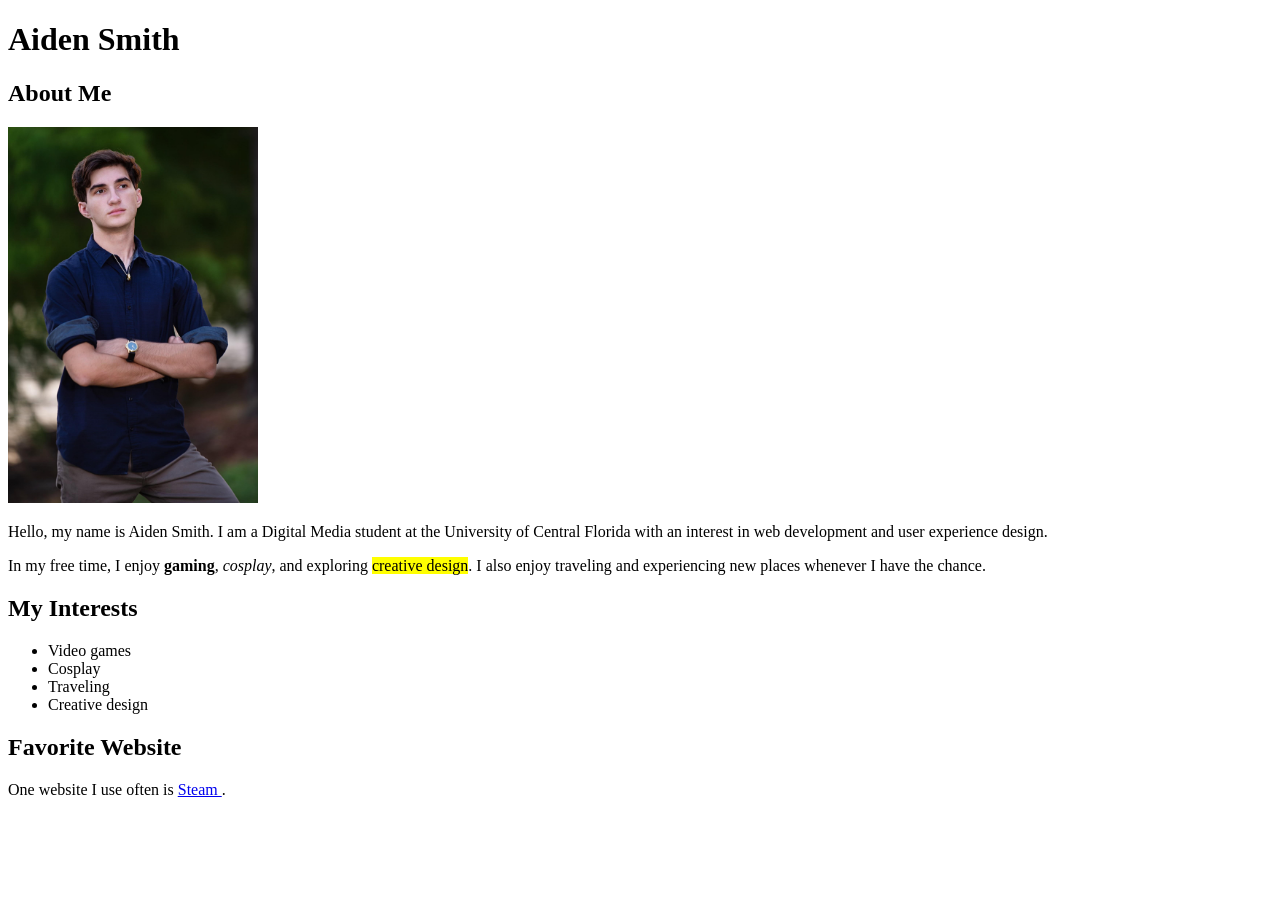
==== DIG Summer/index.html @ 1de5ba02 "Add files via upload" ====
<!DOCTYPE html>
<html lang="en">

<head>
    <title>Aiden Smith Bio Page</title>
</head>

<body>

    <h1>Aiden Smith</h1>

    <h2>About Me</h2>

    <img src="profile.jpg" alt="Profile image placeholder" width="250">

    <p>
        Hello, my name is Aiden Smith. I am a Digital Media student at the University of Central Florida with an interest in web development and user experience design.
    </p>

    <p>
        In my free time, I enjoy <strong>gaming</strong>, <em>cosplay</em>, and exploring <mark>creative design</mark>. I also enjoy traveling and experiencing new places whenever I have the chance.
    </p>

    <h2>My Interests</h2>

    <ul>
        <li>Video games</li>
        <li>Cosplay</li>
        <li>Traveling</li>
        <li>Creative design</li>
    </ul>

    <h2>Favorite Website</h2>

    <p>
        One website I use often is
        <a href="https://store.steampowered.com">
            Steam
        </a>.
    </p>

</body>

</html>
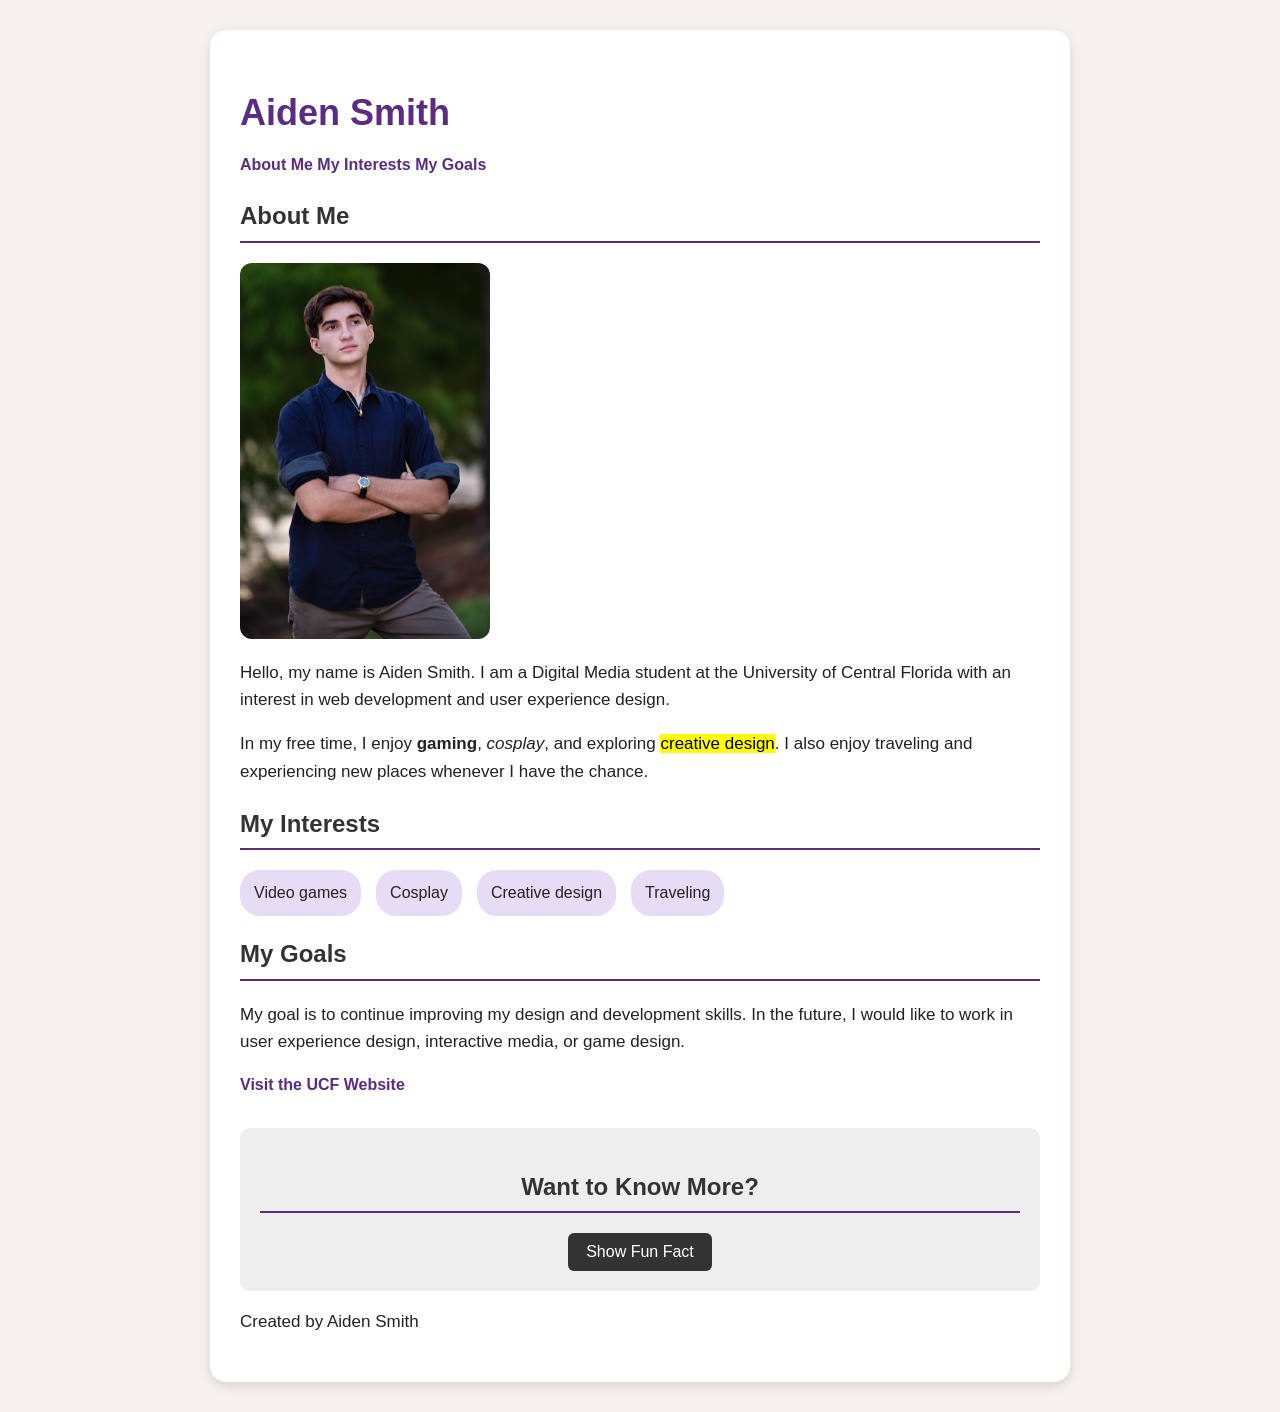
==== commit a36cdffb: "Add files via upload" ====
--- a/DIG Summer/index.html
+++ b/DIG Summer/index.html
@@ -2,43 +2,93 @@
 <html lang="en">
 
 <head>
+    <meta charset="UTF-8">
+    <meta name="viewport" content="width=device-width, initial-scale=1.0">
+
     <title>Aiden Smith Bio Page</title>
+
+    <link rel="stylesheet" href="style.css">
 </head>
 
 <body>
+    <div class="container">
 
-    <h1>Aiden Smith</h1>
+        <header>
+            <h1>Aiden Smith</h1>
 
-    <h2>About Me</h2>
+            <nav>
+                <a href="#about">About Me</a>
+                <a href="#interests">My Interests</a>
+                <a href="#goals">My Goals</a>
+            </nav>
+        </header>
 
-    <img src="profile.jpg" alt="Profile image placeholder" width="250">
+        <main>
+            <section id="about">
+                <h2>About Me</h2>
 
-    <p>
-        Hello, my name is Aiden Smith. I am a Digital Media student at the University of Central Florida with an interest in web development and user experience design.
-    </p>
+                <img src="profile.jpg"
+                    alt="Profile image of Aiden Smith"
+                    width="250">
 
-    <p>
-        In my free time, I enjoy <strong>gaming</strong>, <em>cosplay</em>, and exploring <mark>creative design</mark>. I also enjoy traveling and experiencing new places whenever I have the chance.
-    </p>
+                <p>
+                    Hello, my name is Aiden Smith. I am a Digital Media student
+                    at the University of Central Florida with an interest in
+                    web development and user experience design.
+                </p>
 
-    <h2>My Interests</h2>
+                <p>
+                    In my free time, I enjoy <strong>gaming</strong>,
+                    <em>cosplay</em>, and exploring
+                    <mark>creative design</mark>. I also enjoy traveling and
+                    experiencing new places whenever I have the chance.
+                </p>
+            </section>
 
-    <ul>
-        <li>Video games</li>
-        <li>Cosplay</li>
-        <li>Traveling</li>
-        <li>Creative design</li>
-    </ul>
+            <section id="interests">
+                <h2>My Interests</h2>
 
-    <h2>Favorite Website</h2>
+                <ul>
+                    <li>Video games</li>
+                    <li>Cosplay</li>
+                    <li>Creative design</li>
+                    <li>Traveling</li>
+                </ul>
+            </section>
 
-    <p>
-        One website I use often is
-        <a href="https://store.steampowered.com">
-            Steam
-        </a>.
-    </p>
+            <section id="goals">
+                <h2>My Goals</h2>
 
+                <p>
+                    My goal is to continue improving my design and development
+                    skills. In the future, I would like to work in user
+                    experience design, interactive media, or game design.
+                </p>
+
+                <a class="button-link" href="https://www.ucf.edu/">
+                    Visit the UCF Website
+                </a>
+            </section>
+
+            <section id="fun-fact-section">
+                <h2>Want to Know More?</h2>
+
+                <button id="fun-fact-button">Show Fun Fact</button>
+
+                <p id="fun-fact" class="hidden">
+                    One of my favorite hobbies is creating cosplay costumes
+                    based on characters from video games and comics.
+                </p>
+            </section>
+        </main>
+
+        <footer>
+            <p>Created by Aiden Smith</p>
+        </footer>
+
+    </div>
+
+    <script src="script.js"></script>
 </body>
 
 </html>
--- a/DIG Summer/style.css
+++ b/DIG Summer/style.css
@@ -0,0 +1,106 @@
+body {
+  font-family: Arial, sans-serif;
+  background-color: #f4f1ee;
+  color: #222;
+  margin: 0;
+  padding: 30px;
+  line-height: 1.6;
+}
+
+.container {
+  max-width: 800px;
+  margin: 0 auto;
+  background-color: white;
+  padding: 30px;
+  border-radius: 16px;
+  box-shadow: 0 4px 12px rgba(0, 0, 0, 0.12);
+}
+
+h1 {
+  color: #5b2c83;
+  font-size: 36px;
+  margin-bottom: 10px;
+}
+
+h2 {
+  color: #333;
+  border-bottom: 2px solid #5b2c83;
+  padding-bottom: 5px;
+}
+
+p {
+  font-size: 17px;
+}
+
+img {
+  max-width: 250px;
+  border-radius: 12px;
+  display: block;
+  margin: 20px 0;
+}
+
+a {
+  color: #5b2c83;
+  font-weight: bold;
+  text-decoration: none;
+}
+
+a:hover,
+a:focus {
+  color: #2f1248;
+  text-decoration: underline;
+}
+
+.bio-section {
+  background-color: #faf7ff;
+  padding: 20px;
+  margin-top: 20px;
+  border-radius: 12px;
+}
+
+ul {
+  display: flex;
+  gap: 15px;
+  flex-wrap: wrap;
+  padding-left: 0;
+}
+
+li {
+  list-style: none;
+  background-color: #e7dcf5;
+  padding: 10px 14px;
+  border-radius: 20px;
+}
+
+#fun-fact-section {
+    margin-top: 30px;
+    padding: 20px;
+    text-align: center;
+    border-radius: 10px;
+    background-color: #eeeeee;
+}
+
+#fun-fact-button {
+    padding: 10px 18px;
+    font-size: 16px;
+    cursor: pointer;
+    border: none;
+    border-radius: 6px;
+    background-color: #333333;
+    color: white;
+}
+
+#fun-fact-button:hover {
+    background-color: #555555;
+}
+
+#fun-fact {
+    margin-top: 20px;
+    padding: 15px;
+    border-radius: 6px;
+    background-color: white;
+}
+
+.hidden {
+    display: none;
+}
